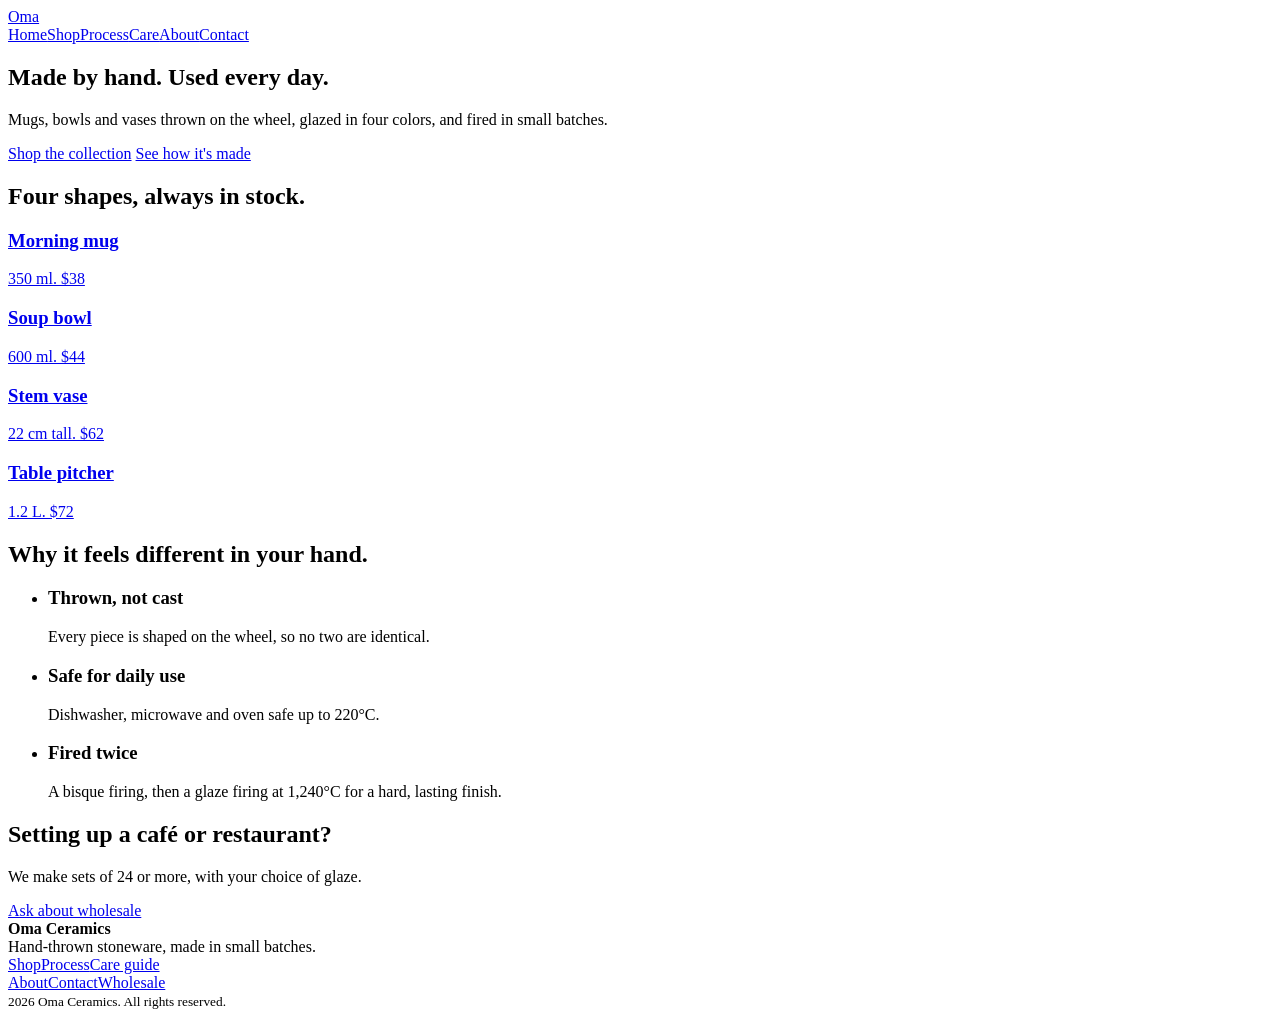
==== index.html @ 68cb9216 "adding index or home page html file" ====
<!doctype html>
<html lang="en">
  <head>
    <meta charset="utf-8" />
    <meta name="viewport" content="width=device-width,initial-scale=1" />
    <title>Hand-thrown stoneware | Oma Ceramics</title>
    <meta
      name="description"
      content="Hand-thrown stoneware mugs, bowls and vases made in small batches."
    />
    <link rel="stylesheet" href="css/base.css" />
    <link rel="stylesheet" href="css/index.css" />
  </head>
  <body>
    <header>
      <div class="wrap">
        <a class="logo" href="index.html">Oma</a>
        <nav>
          <a href="index.html" aria-current="page">Home</a
          ><a href="shop.html">Shop</a><a href="process.html">Process</a
          ><a href="care.html">Care</a><a href="about.html">About</a
          ><a href="contact.html">Contact</a>
        </nav>
      </div>
    </header>
    <main>
      <section class="hero">
        <div class="wrap">
          <h1>Made by hand. Used every day.</h1>
          <p>
            Mugs, bowls and vases thrown on the wheel, glazed in four colors,
            and fired in small batches.
          </p>
          <p class="cta">
            <a class="btn" href="shop.html">Shop the collection</a>
            <a class="btn alt" href="process.html">See how it's made</a>
          </p>
          <div
            class="shelf"
            role="img"
            aria-label="Illustration of five glazed vessels on a shelf"
          >
            <span class="vessel mug g-cobalt"></span
            ><span class="vessel vase g-celadon"></span
            ><span class="vessel bowl g-ochre"></span
            ><span class="vessel pitcher g-plum"></span
            ><span class="vessel cup g-celadon"></span>
          </div>
        </div>
      </section>
      <section class="picks">
        <div class="wrap">
          <h2>Four shapes, always in stock.</h2>
          <div class="grid">
            <a href="product.html"
              ><span class="tile g-cobalt"></span>
              <h3>Morning mug</h3>
              <p>350 ml. $38</p></a
            >
            <a href="shop.html"
              ><span class="tile g-ochre"></span>
              <h3>Soup bowl</h3>
              <p>600 ml. $44</p></a
            >
            <a href="shop.html"
              ><span class="tile g-celadon"></span>
              <h3>Stem vase</h3>
              <p>22 cm tall. $62</p></a
            >
            <a href="shop.html"
              ><span class="tile g-plum"></span>
              <h3>Table pitcher</h3>
              <p>1.2 L. $72</p></a
            >
          </div>
        </div>
      </section>
      <section class="promise">
        <div class="wrap">
          <h2>Why it feels different in your hand.</h2>
          <ul>
            <li>
              <h3>Thrown, not cast</h3>
              <p>
                Every piece is shaped on the wheel, so no two are identical.
              </p>
            </li>
            <li>
              <h3>Safe for daily use</h3>
              <p>Dishwasher, microwave and oven safe up to 220°C.</p>
            </li>
            <li>
              <h3>Fired twice</h3>
              <p>
                A bisque firing, then a glaze firing at 1,240°C for a hard,
                lasting finish.
              </p>
            </li>
          </ul>
        </div>
      </section>
      <section class="band">
        <div class="wrap">
          <h2>Setting up a café or restaurant?</h2>
          <p>We make sets of 24 or more, with your choice of glaze.</p>
          <a class="btn" href="contact.html">Ask about wholesale</a>
        </div>
      </section>
    </main>
    <footer>
      <div class="wrap">
        <div>
          <strong>Oma Ceramics</strong><br />Hand-thrown stoneware, made in
          small batches.
        </div>
        <div>
          <a href="shop.html">Shop</a><a href="process.html">Process</a
          ><a href="care.html">Care guide</a>
        </div>
        <div>
          <a href="about.html">About</a><a href="contact.html">Contact</a
          ><a href="contact.html">Wholesale</a>
        </div>
        <small>2026 Oma Ceramics. All rights reserved.</small>
      </div>
    </footer>
  </body>
</html>
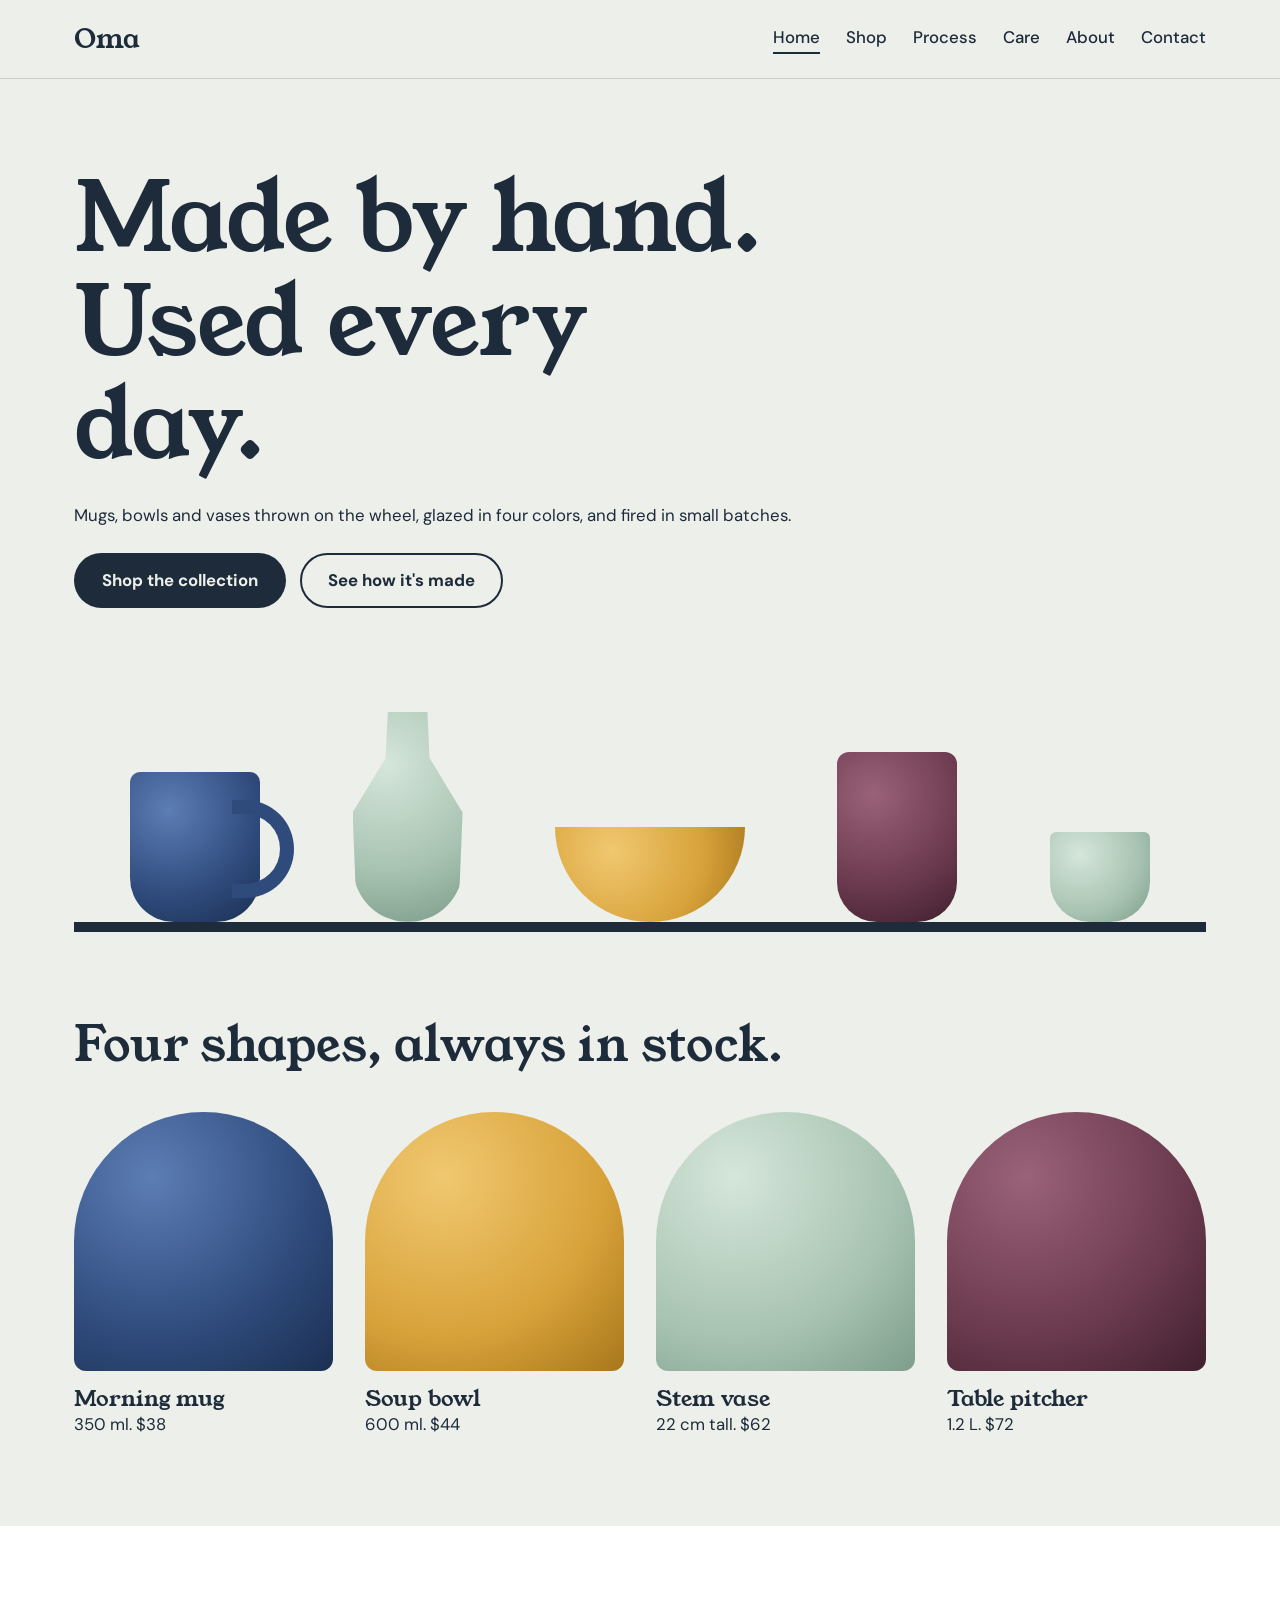
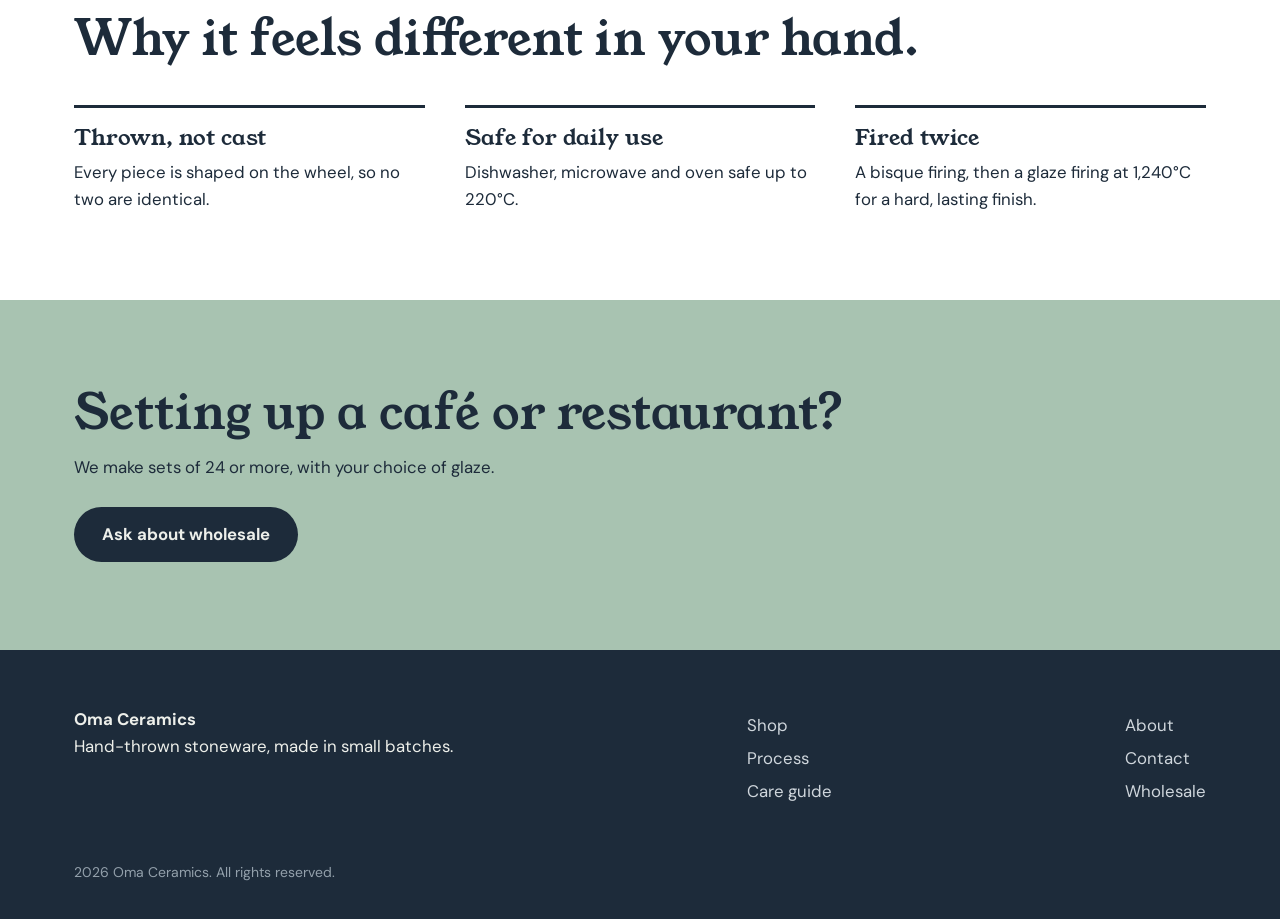
==== commit 8d1abbe6: "adding updated html files" ====
--- a/index.html
+++ b/index.html
@@ -10,6 +10,7 @@
     />
     <link rel="stylesheet" href="css/base.css" />
     <link rel="stylesheet" href="css/index.css" />
+    <script src="js/index.js" defer></script>
   </head>
   <body>
     <header>
--- a/css/base.css
+++ b/css/base.css
@@ -0,0 +1,240 @@
+@import url("https://fonts.googleapis.com/css2?family=Young+Serif&family=DM+Sans:wght@400;500;700&display=swap");
+:root {
+  --paper: #edefea;
+  --ink: #1d2b3a;
+  --cobalt: #2f4b7c;
+  --celadon: #a8c3b1;
+  --ochre: #d8a23a;
+  --plum: #6b3a4e;
+  --line: #c9cec6;
+  --serif: "Young Serif", Georgia, serif;
+  --sans: "DM Sans", system-ui, sans-serif;
+}
+* {
+  box-sizing: border-box;
+  margin: 0;
+  padding: 0;
+}
+body {
+  background: var(--paper);
+  color: var(--ink);
+  font: 400 1.05rem/1.6 var(--sans);
+}
+a {
+  color: inherit;
+}
+:focus-visible {
+  outline: 3px solid var(--cobalt);
+  outline-offset: 3px;
+}
+h1,
+h2,
+h3 {
+  font-family: var(--serif);
+  font-weight: 400;
+  line-height: 1.08;
+}
+h1 {
+  font-size: clamp(2.8rem, 8vw, 6rem);
+}
+h2 {
+  font-size: clamp(1.9rem, 4vw, 3rem);
+}
+h3 {
+  font-size: 1.4rem;
+}
+p {
+  max-width: 60ch;
+}
+.wrap {
+  max-width: 1180px;
+  margin: 0 auto;
+  padding: 0 24px;
+}
+section {
+  padding: 88px 0;
+}
+header {
+  border-bottom: 1px solid var(--line);
+}
+header .wrap {
+  display: flex;
+  justify-content: space-between;
+  align-items: center;
+  padding-top: 20px;
+  padding-bottom: 20px;
+  flex-wrap: wrap;
+  gap: 12px;
+}
+.logo {
+  font: 1.7rem var(--serif);
+  text-decoration: none;
+}
+nav {
+  display: flex;
+  gap: 26px;
+  flex-wrap: wrap;
+}
+nav a {
+  text-decoration: none;
+  font-weight: 500;
+  padding-bottom: 2px;
+  border-bottom: 2px solid transparent;
+}
+nav a:hover,
+nav a[aria-current] {
+  border-color: var(--ink);
+}
+.btn {
+  display: inline-block;
+  background: var(--ink);
+  color: var(--paper);
+  padding: 14px 28px;
+  border-radius: 999px;
+  text-decoration: none;
+  font-weight: 700;
+}
+.btn.alt {
+  background: transparent;
+  color: var(--ink);
+  border: 2px solid var(--ink);
+  padding: 12px 26px;
+}
+footer {
+  background: var(--ink);
+  color: var(--paper);
+  padding: 56px 0 36px;
+}
+footer .wrap {
+  display: flex;
+  justify-content: space-between;
+  gap: 32px;
+  flex-wrap: wrap;
+}
+footer a {
+  display: block;
+  color: #cfd6dc;
+  text-decoration: none;
+  margin-top: 6px;
+}
+footer small {
+  display: block;
+  width: 100%;
+  margin-top: 24px;
+  color: #93a0ab;
+}
+/* vessels drawn in css */
+.vessel {
+  position: relative;
+  display: block;
+  margin: 0 auto;
+}
+.mug {
+  width: 130px;
+  height: 150px;
+  border-radius: 10px 10px 44px 44px;
+}
+.mug::after {
+  content: "";
+  position: absolute;
+  right: -34px;
+  top: 28px;
+  width: 48px;
+  height: 70px;
+  border: 14px solid;
+  border-color: inherit;
+  border-radius: 0 50px 50px 0;
+  border-left: 0;
+}
+.bowl {
+  width: 190px;
+  height: 95px;
+  border-radius: 0 0 190px 190px;
+}
+.vase {
+  width: 110px;
+  height: 210px;
+  border-radius: 30px 30px 55px 55px/60px 60px 55px 55px;
+  clip-path: polygon(
+    32% 0,
+    68% 0,
+    70% 22%,
+    100% 48%,
+    96% 100%,
+    4% 100%,
+    0 48%,
+    30% 22%
+  );
+}
+.plate {
+  width: 230px;
+  height: 34px;
+  border-radius: 50%;
+}
+.pitcher {
+  width: 120px;
+  height: 170px;
+  border-radius: 12px 12px 40px 40px;
+}
+.cup {
+  width: 100px;
+  height: 90px;
+  border-radius: 6px 6px 40px 40px;
+}
+.g-cobalt {
+  background: radial-gradient(
+    circle at 30% 25%,
+    #5c7db5,
+    var(--cobalt) 60%,
+    #1b2f52
+  );
+  border-color: var(--cobalt);
+}
+.g-celadon {
+  background: radial-gradient(
+    circle at 30% 25%,
+    #d5e6da,
+    var(--celadon) 60%,
+    #7e9d8b
+  );
+  border-color: var(--celadon);
+}
+.g-ochre {
+  background: radial-gradient(
+    circle at 30% 25%,
+    #f0c870,
+    var(--ochre) 60%,
+    #a8771c
+  );
+  border-color: var(--ochre);
+}
+.g-plum {
+  background: radial-gradient(
+    circle at 30% 25%,
+    #9a6279,
+    var(--plum) 60%,
+    #40202e
+  );
+  border-color: var(--plum);
+}
+.shelf {
+  display: flex;
+  align-items: flex-end;
+  justify-content: space-around;
+  gap: 20px;
+  border-bottom: 10px solid var(--ink);
+  padding: 0 20px 0;
+  min-height: 260px;
+}
+.shelf .vessel {
+  margin: 0;
+}
+@media (max-width: 700px) {
+  section {
+    padding: 56px 0;
+  }
+  .shelf {
+    flex-wrap: wrap;
+    justify-content: center;
+  }
+}
--- a/css/index.css
+++ b/css/index.css
@@ -0,0 +1,53 @@
+.hero {
+  padding-bottom: 0;
+}
+.hero h1 {
+  max-width: 12ch;
+}
+.hero p {
+  margin: 24px 0;
+}
+.cta {
+  display: flex;
+  gap: 14px;
+  flex-wrap: wrap;
+  margin-bottom: 64px !important;
+}
+.grid {
+  display: grid;
+  grid-template-columns: repeat(auto-fit, minmax(230px, 1fr));
+  gap: 32px;
+  margin-top: 40px;
+}
+.grid a {
+  text-decoration: none;
+}
+.tile {
+  display: block;
+  aspect-ratio: 1;
+  border-radius: 50% 50% 12px 12px;
+  margin-bottom: 16px;
+}
+.promise {
+  background: #fff;
+}
+.promise ul {
+  list-style: none;
+  display: grid;
+  grid-template-columns: repeat(auto-fit, minmax(260px, 1fr));
+  gap: 40px;
+  margin-top: 40px;
+}
+.promise li {
+  border-top: 3px solid var(--ink);
+  padding-top: 18px;
+}
+.promise p {
+  margin-top: 8px;
+}
+.band {
+  background: var(--celadon);
+}
+.band p {
+  margin: 14px 0 26px;
+}
